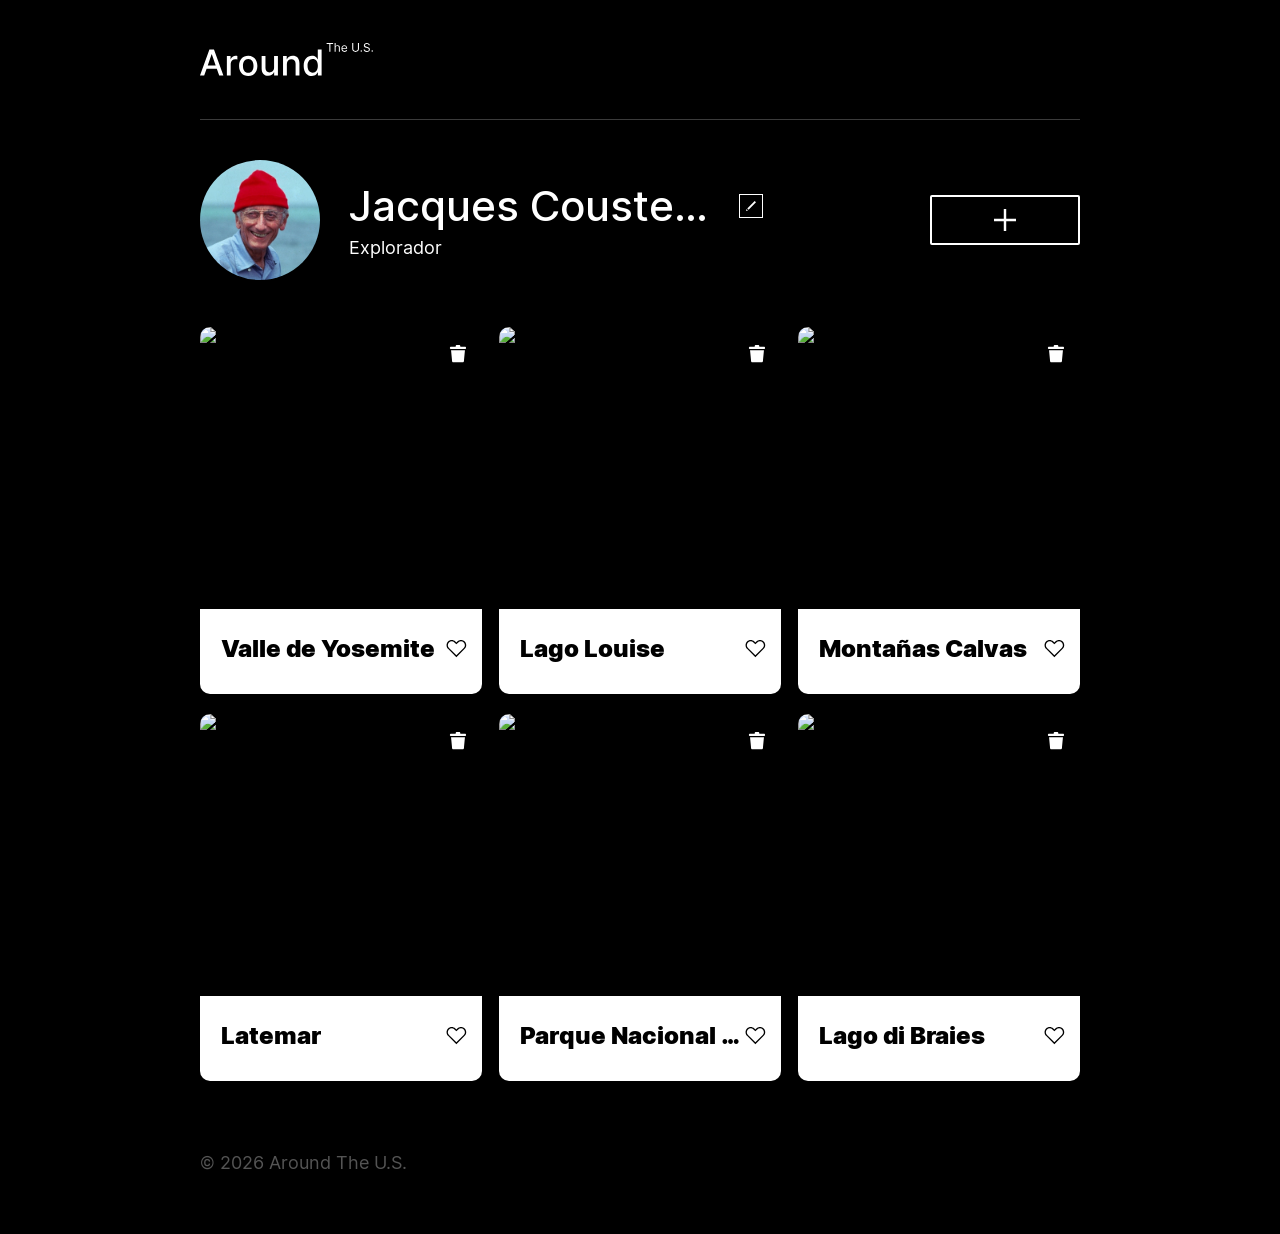
==== src/index.html @ cc77327d "Refactor: mover index.html a carpeta src" ====
<!doctype html>
<html lang="es">
  <head>
    <meta charset="UTF-8" />
    <meta content="width=device-width, initial-scale=1.0" name="viewport" />
    <meta content="ie=edge" http-equiv="X-UA-Compatible" />
    <title>Around The U.S.</title>
    <link href="./pages/index.css" rel="stylesheet" />
  </head>
  <body class="page">
    <div class="page__content">
      <header class="header page__section">
        <img
          alt="Logotipo Around The U.S."
          class="logo header__logo"
          src="./images/logo.svg"
        />
      </header>
      <main class="content">
        <section class="profile page__section">
          <img class="profile__image" src="./images/avatar.jpg" alt="Avatar" />
          <div class="profile__info">
            <h1 class="profile__title">Jacques Cousteau</h1>
            <button
              aria-label="Editar perfil"
              class="profile__edit-button"
              type="button"
            ></button>
            <p class="profile__description">Explorador</p>
          </div>
          <button
            aria-label="Agregar tarjeta"
            class="profile__add-button"
            type="button"
          ></button>
        </section>
        <section class="cards page__section">
          <ul class="cards__list"></ul>
        </section>
      </main>
      <footer class="footer page__section">
        <p class="footer__copyright">© 2026 Around The U.S.</p>
      </footer>
      <div class="popup" id="edit-popup">
        <div class="popup__content">
          <button
            aria-label="Cerrar ventana emergente"
            class="popup__close"
            type="button"
          ></button>
          <h3 class="popup__title">Editar perfil</h3>
          <form class="popup__form" id="edit-profile-form">
            <input
              class="popup__input popup__input_type_name"
              id="name-input"
              name="name"
              placeholder="Nombre"
              type="text"
              required
              minlength="2"
              maxlength="40"
            />
            <span
              id="name-input-error"
              class="name-input-error popup__input-error"
            ></span>
            <input
              class="popup__input popup__input_type_description"
              id="description-input"
              name="description"
              placeholder="Acerca de mí"
              type="text"
              required
              minlength="2"
              maxlength="200"
            />
            <span
              id="description-input-error"
              class="description-input-error popup__input-error"
            ></span>
            <button class="button popup__button" type="submit">Guardar</button>
          </form>
        </div>
      </div>
      <div class="popup" id="new-card-popup">
        <div class="popup__content">
          <button
            aria-label="Cerrar ventana emergente"
            class="popup__close"
            type="button"
          ></button>
          <h3 class="popup__title">Nuevo lugar</h3>
          <form class="popup__form" id="new-card-form">
            <input
              class="popup__input popup__input_type_card-name"
              id="place-name-input"
              name="name"
              placeholder="Título"
              required
              type="text"
              minlength="2"
              maxlength="30"
            />
            <span
              id="place-name-input-error"
              class="place-name-input-error popup__input-error"
            ></span>
            <input
              class="popup__input popup__input_type_url"
              id="link-input"
              name="link"
              placeholder="Enlace a la imagen"
              required
              type="url"
            />
            <span
              id="link-input-error"
              class="link-input-error popup__input-error"
            ></span>
            <button class="button popup__button" type="submit">Crear</button>
          </form>
        </div>
      </div>
      <div class="popup" id="image-popup">
        <div class="popup__content popup__content_content_image">
          <button
            aria-label="Cerrar ventana emergente"
            class="popup__close"
            type="button"
          ></button>
          <img alt="" class="popup__image" src="#" />
          <p class="popup__caption"></p>
        </div>
      </div>
    </div>
    <template id="card-template">
      <li class="card">
        <img class="card__image" src="" alt="" />
        <button
          aria-label="Eliminar tarjeta"
          class="card__delete-button"
          type="button"
        ></button>
        <div class="card__description">
          <h2 class="card__title"></h2>
          <button
            aria-label="Botón Me gusta"
            class="card__like-button"
            type="button"
          ></button>
        </div>
      </li>
    </template>
    <script type="module" src="./pages/index.js"></script>
  </body>
</html>
---- src/pages/index.css ----
@import url("../vendor/normalize.css");
@import url("../vendor/fonts.css");

@import url("../blocks/page.css");
@import url("../blocks/header.css");
@import url("../blocks/content.css");
@import url("../blocks/footer.css");
@import url("../blocks/profile.css");
@import url("../blocks/cards.css");
@import url("../blocks/card.css");
@import url("../blocks/popup.css");
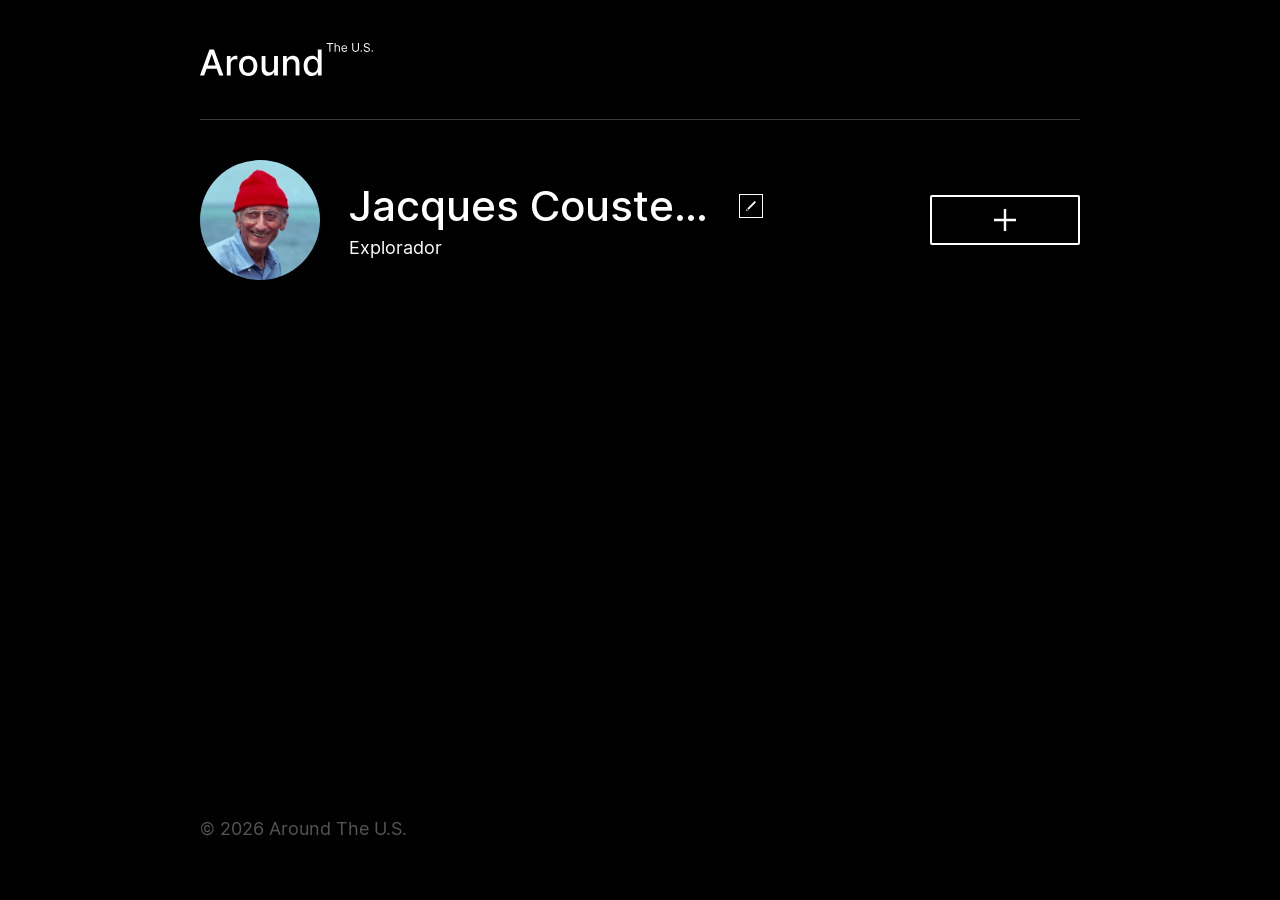
==== commit c95d5b9f: "Feat: agregar popup para eliminar la tarjeta" ====
--- a/src/index.html
+++ b/src/index.html
@@ -132,6 +132,16 @@
           <p class="popup__caption"></p>
         </div>
       </div>
+      <div class="popup" id="delete-popup">
+        <div class="popup__content">
+          <button
+            aria-label="Cerrar ventana emergente"
+            class="popup__close"
+          ></button>
+          <h3>¿Estás seguro/a?</h3>
+          <button class="popup__button" type="button">Sí</button>
+        </div>
+      </div>
     </div>
     <template id="card-template">
       <li class="card">
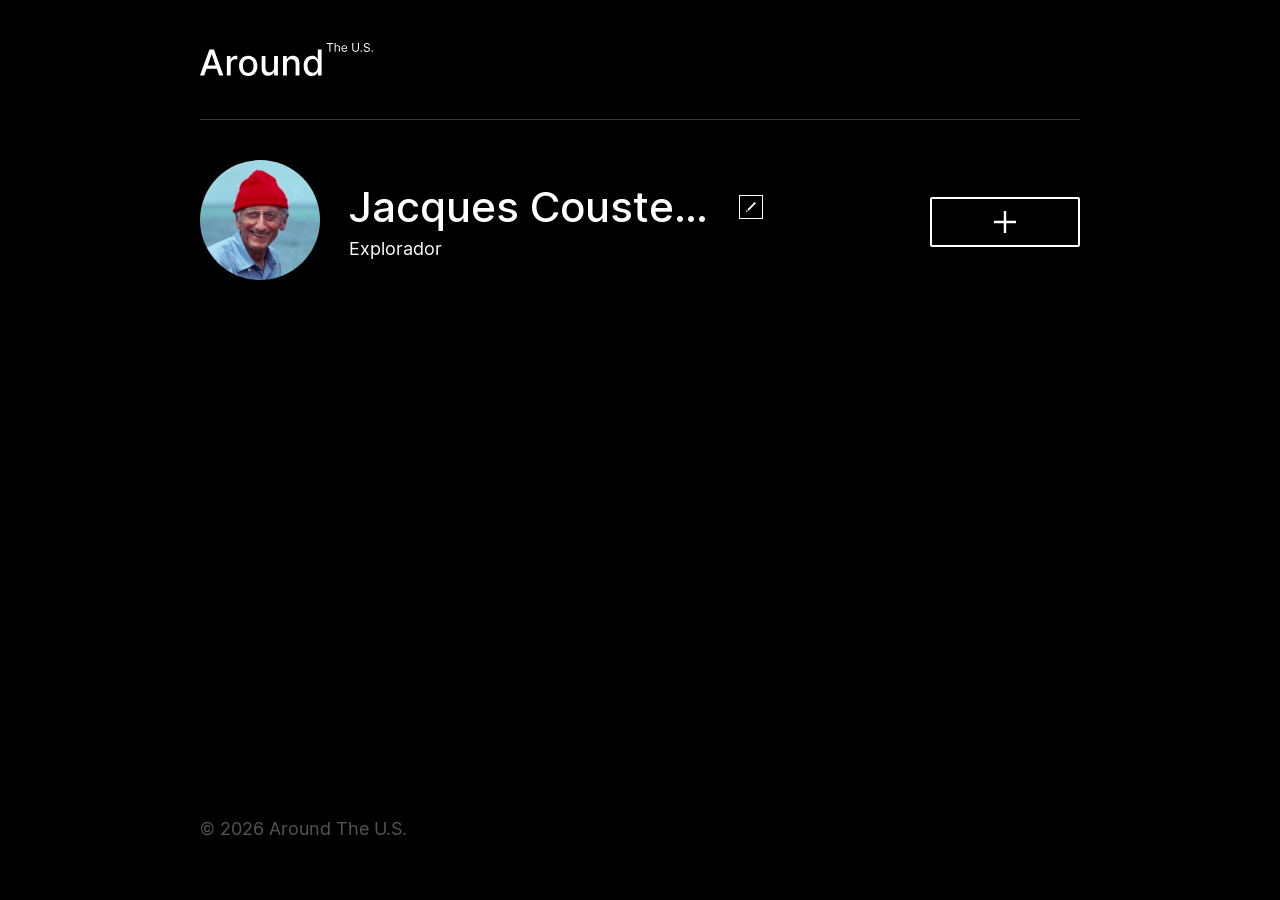
==== commit 0441ab97: "Refactor: ajustar html y css del ícono editer perfil" ====
--- a/src/index.html
+++ b/src/index.html
@@ -18,7 +18,17 @@
       </header>
       <main class="content">
         <section class="profile page__section">
-          <img class="profile__image" src="./images/avatar.jpg" alt="Avatar" />
+          <div class="profile__avatar-container">
+            <img
+              class="profile__image"
+              src="./images/avatar.jpg"
+              alt="Avatar"
+            />
+            <img
+              class="profile__avatar-edit-icon"
+              src="./images/edit-icon.svg"
+            />
+          </div>
           <div class="profile__info">
             <h1 class="profile__title">Jacques Cousteau</h1>
             <button
